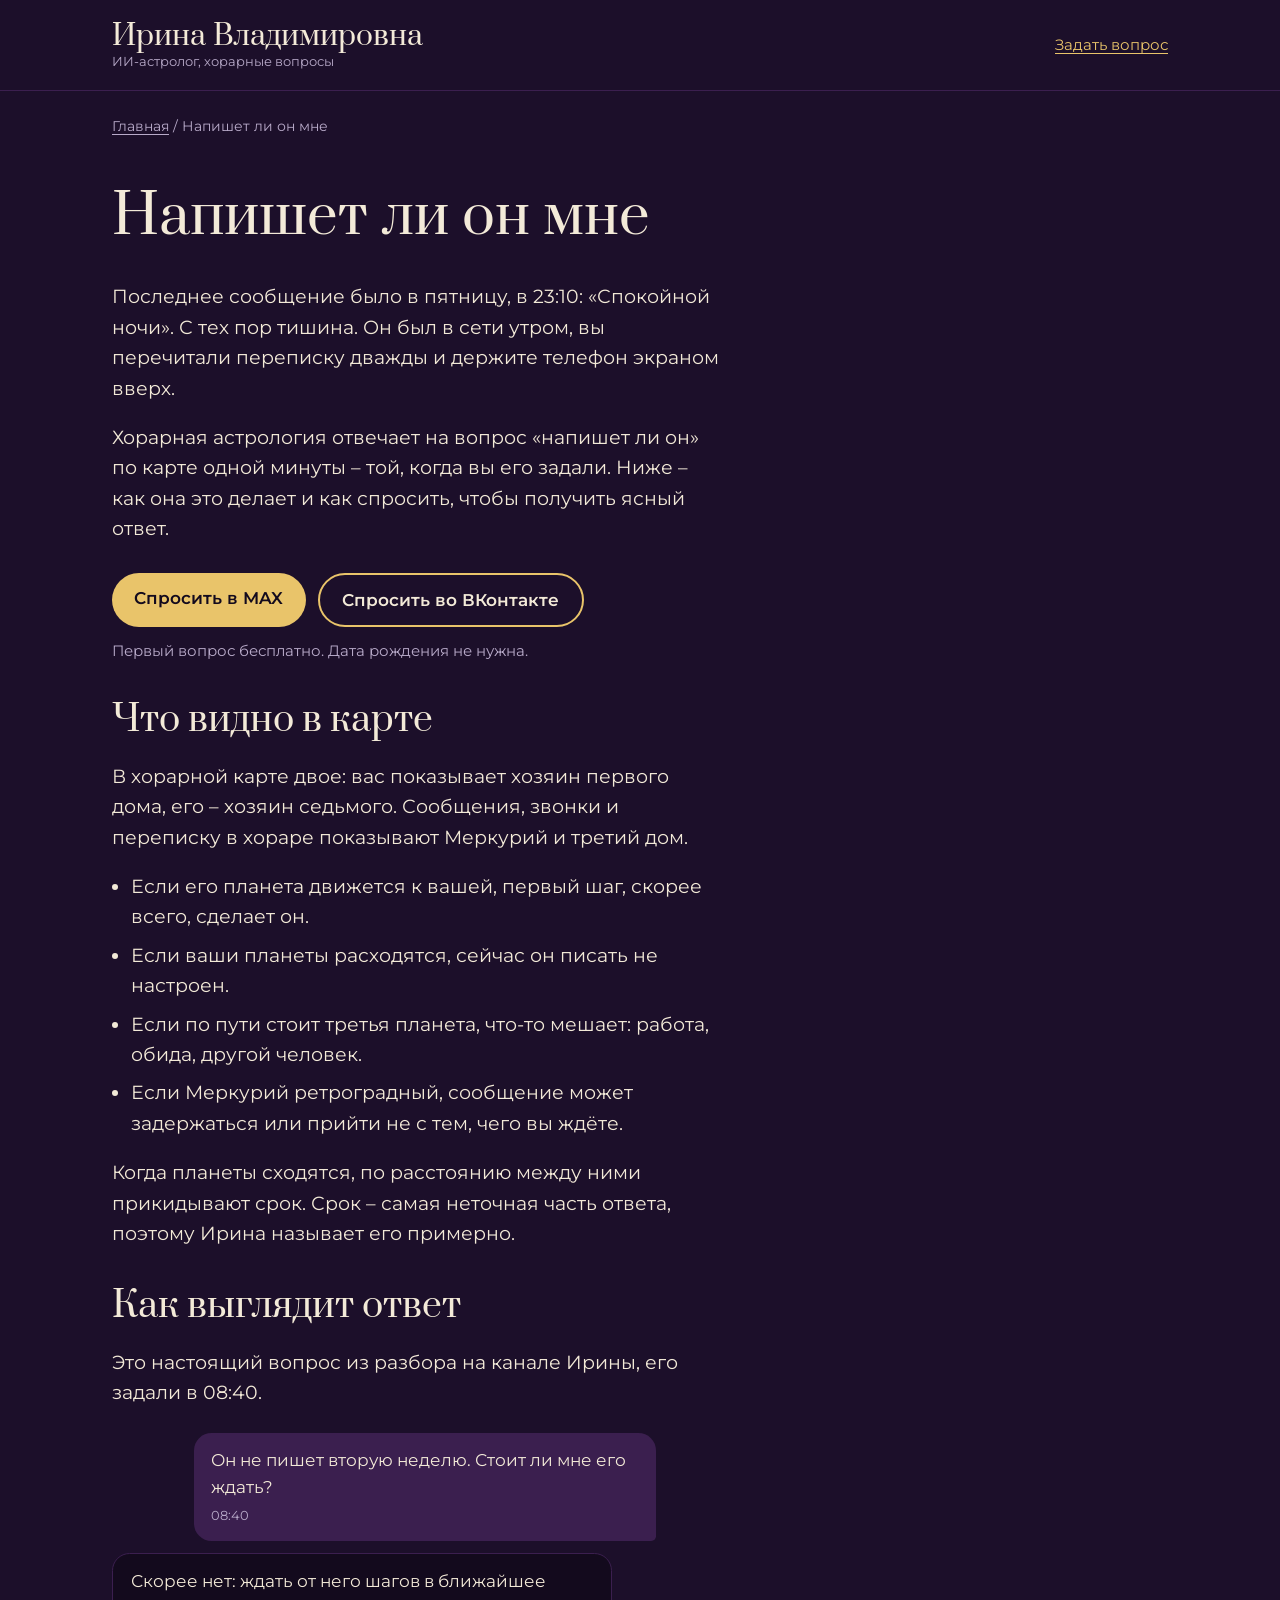
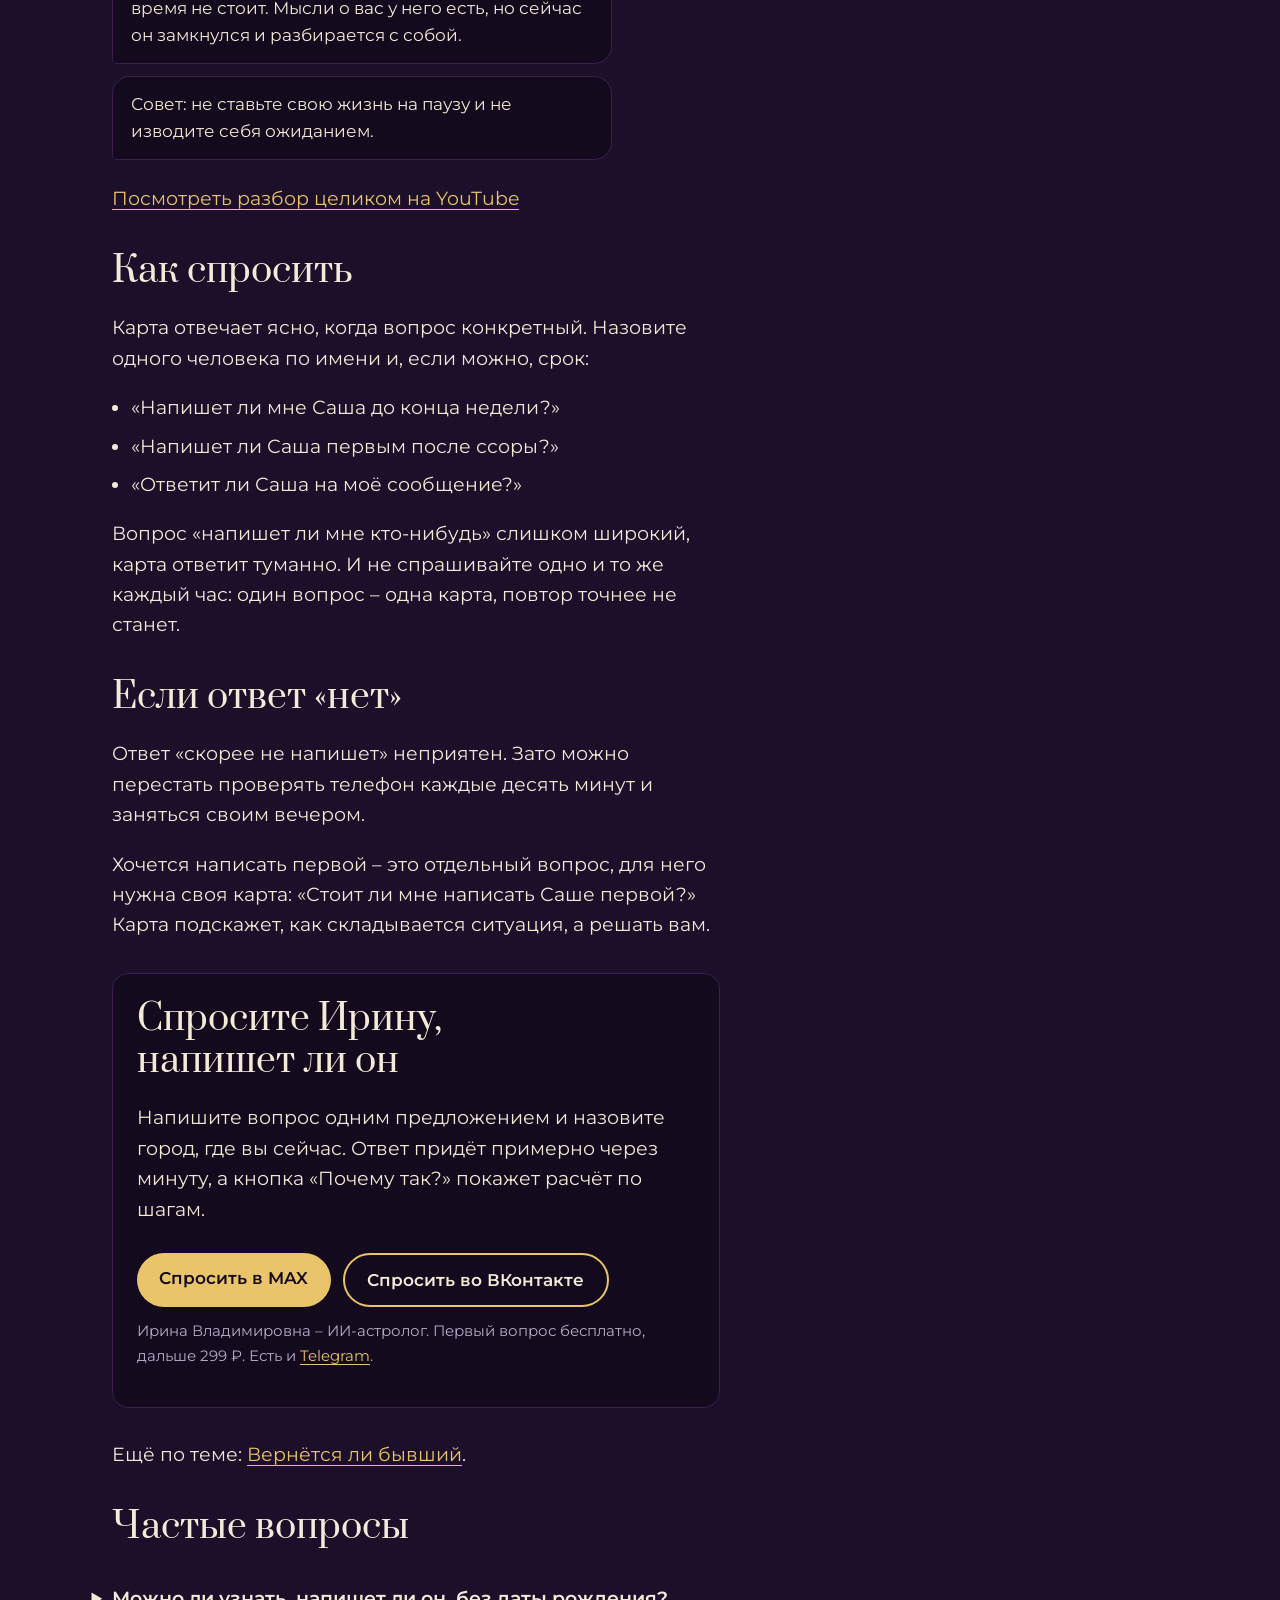
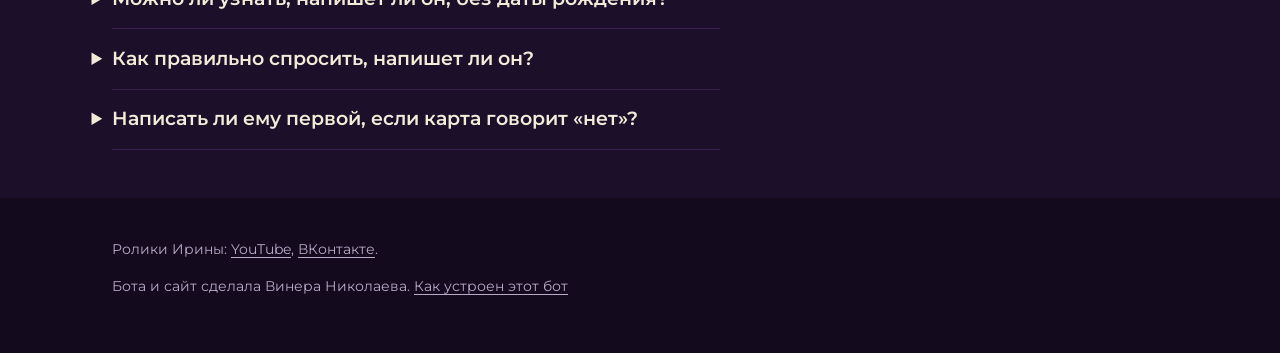
==== napishet-li-on.html @ afadea8d "Статья: Напишет ли он мне" ====
<!doctype html>
<html lang="ru">
<head>
<meta charset="utf-8">
<meta name="viewport" content="width=device-width, initial-scale=1">
<title>Напишет ли он мне: ответ по хорарной карте – Ирина Владимировна</title>
<meta name="description" content="Напишет ли он мне первым – что показывает хорарная карта, как задать вопрос и что делать, пока он молчит. Спросите ИИ-астролога Ирину, первый вопрос бесплатно.">
<meta property="og:title" content="Напишет ли он мне: что показывает хорарная карта">
<meta property="og:description" content="Как хорар отвечает на вопрос «напишет ли он» и как спросить, чтобы ответ был ясным.">
<meta property="og:image" content="https://irina-horar.ru/assets/irina.jpg">
<meta property="og:type" content="article">
<link rel="preconnect" href="https://fonts.googleapis.com">
<link rel="preconnect" href="https://fonts.gstatic.com" crossorigin>
<link href="https://fonts.googleapis.com/css2?family=Montserrat:wght@400;600&family=Prata&display=swap" rel="stylesheet">
<link rel="stylesheet" href="style.css">
<script type="application/ld+json">
{
  "@context": "https://schema.org",
  "@type": "FAQPage",
  "mainEntity": [
    {"@type": "Question", "name": "Можно ли узнать, напишет ли он, без даты рождения?", "acceptedAnswer": {"@type": "Answer", "text": "Да. Хорарная карта строится на минуту, когда задан вопрос, и на город, где вы сейчас. Дата рождения не нужна ни вам, ни ему."}},
    {"@type": "Question", "name": "Как правильно спросить, напишет ли он?", "acceptedAnswer": {"@type": "Answer", "text": "Про одного человека, с именем и сроком: «Напишет ли мне Саша до конца недели?» или «Напишет ли Саша первым после ссоры?»"}},
    {"@type": "Question", "name": "Написать ли ему первой, если карта говорит «нет»?", "acceptedAnswer": {"@type": "Answer", "text": "Это отдельный вопрос, и для него нужна своя карта: «Стоит ли мне написать Саше первой?» Решение всё равно остаётся за вами."}}
  ]
}
</script>
</head>
<body>

<header class="top">
  <div class="wrap">
    <a class="brand" href="./">Ирина Владимировна<small>ИИ-астролог, хорарные вопросы</small></a>
    <a class="top-ask" href="https://max.ru/se14884156_bot?start=site_napishet">Задать вопрос</a>
  </div>
</header>

<main class="wrap">
  <p class="crumbs"><a href="./">Главная</a> / Напишет ли он мне</p>

  <article class="article text">
    <h1>Напишет ли он мне</h1>
    <p>Последнее сообщение было в пятницу, в 23:10: «Спокойной ночи». С тех пор тишина. Он был в сети утром, вы перечитали переписку дважды и держите телефон экраном вверх.</p>
    <p>Хорарная астрология отвечает на вопрос «напишет ли он» по карте одной минуты – той, когда вы его задали. Ниже – как она это делает и как спросить, чтобы получить ясный ответ.</p>

    <div class="ask">
      <a class="btn btn-main" href="https://max.ru/se14884156_bot?start=site_napishet">Спросить в MAX</a>
      <a class="btn btn-alt" href="https://vk.me/irina_horar?ref=site_napishet">Спросить во ВКонтакте</a>
    </div>
    <p class="ask-note">Первый вопрос бесплатно. Дата рождения не нужна.</p>

    <h2>Что видно в карте</h2>
    <p>В хорарной карте двое: вас показывает хозяин первого дома, его – хозяин седьмого. Сообщения, звонки и переписку в хораре показывают Меркурий и третий дом.</p>
    <ul>
      <li>Если его планета движется к вашей, первый шаг, скорее всего, сделает он.</li>
      <li>Если ваши планеты расходятся, сейчас он писать не настроен.</li>
      <li>Если по пути стоит третья планета, что-то мешает: работа, обида, другой человек.</li>
      <li>Если Меркурий ретроградный, сообщение может задержаться или прийти не с тем, чего вы ждёте.</li>
    </ul>
    <p>Когда планеты сходятся, по расстоянию между ними прикидывают срок. Срок – самая неточная часть ответа, поэтому Ирина называет его примерно.</p>

    <h2>Как выглядит ответ</h2>
    <p>Это настоящий вопрос из разбора на канале Ирины, его задали в 08:40.</p>
    <div class="chat">
      <div class="msg msg-me">Он не пишет вторую неделю. Стоит ли мне его ждать?<span class="msg-time">08:40</span></div>
      <div class="msg msg-irina">Скорее нет: ждать от него шагов в ближайшее время не стоит. Мысли о вас у него есть, но сейчас он замкнулся и разбирается с собой.</div>
      <div class="msg msg-irina">Совет: не ставьте свою жизнь на паузу и не изводите себя ожиданием.</div>
    </div>
    <p><a href="https://youtu.be/yRlYUK6t4IQ">Посмотреть разбор целиком на YouTube</a></p>

    <h2>Как спросить</h2>
    <p>Карта отвечает ясно, когда вопрос конкретный. Назовите одного человека по имени и, если можно, срок:</p>
    <ul>
      <li>«Напишет ли мне Саша до конца недели?»</li>
      <li>«Напишет ли Саша первым после ссоры?»</li>
      <li>«Ответит ли Саша на моё сообщение?»</li>
    </ul>
    <p>Вопрос «напишет ли мне кто-нибудь» слишком широкий, карта ответит туманно. И не спрашивайте одно и то же каждый час: один вопрос – одна карта, повтор точнее не станет.</p>

    <h2>Если ответ «нет»</h2>
    <p>Ответ «скорее не напишет» неприятен. Зато можно перестать проверять телефон каждые десять минут и заняться своим вечером.</p>
    <p>Хочется написать первой – это отдельный вопрос, для него нужна своя карта: «Стоит ли мне написать Саше первой?» Карта подскажет, как складывается ситуация, а решать вам.</p>

    <div class="callout">
      <h2>Спросите Ирину, напишет ли он</h2>
      <p>Напишите вопрос одним предложением и назовите город, где вы сейчас. Ответ придёт примерно через минуту, а кнопка «Почему так?» покажет расчёт по шагам.</p>
      <div class="ask">
        <a class="btn btn-main" href="https://max.ru/se14884156_bot?start=site_napishet">Спросить в MAX</a>
        <a class="btn btn-alt" href="https://vk.me/irina_horar?ref=site_napishet">Спросить во ВКонтакте</a>
      </div>
      <p class="ask-note">Ирина Владимировна – ИИ-астролог. Первый вопрос бесплатно, дальше 299 ₽. Есть и <a href="https://t.me/moy_horar_bot?start=site_napishet">Telegram</a>.</p>
    </div>

    <p>Ещё по теме: <a href="vernetsya-li-byvshiy.html">Вернётся ли бывший</a>.</p>

    <section class="faq">
      <h2>Частые вопросы</h2>
      <details><summary>Можно ли узнать, напишет ли он, без даты рождения?</summary><p>Да. Хорарная карта строится на минуту, когда задан вопрос, и на город, где вы сейчас. Дата рождения не нужна ни вам, ни ему.</p></details>
      <details><summary>Как правильно спросить, напишет ли он?</summary><p>Про одного человека, с именем и сроком: «Напишет ли мне Саша до конца недели?» или «Напишет ли Саша первым после ссоры?»</p></details>
      <details><summary>Написать ли ему первой, если карта говорит «нет»?</summary><p>Это отдельный вопрос, и для него нужна своя карта: «Стоит ли мне написать Саше первой?» Решение всё равно остаётся за вами.</p></details>
    </section>
  </article>
</main>

<footer class="foot">
  <div class="wrap">
    <p>Ролики Ирины: <a href="https://www.youtube.com/@irina_horar">YouTube</a>, <a href="https://vk.ru/irina_horar">ВКонтакте</a>.</p>
    <p>Бота и сайт сделала Винера Николаева. <a href="https://t.me/GrafVinya">Как устроен этот бот</a></p>
  </div>
</footer>

</body>
</html>
---- style.css ----
/* Сайт Ирины Владимировны – ИИ-астролога. Цвета взяты с обложек Ирины */
:root {
  --night: #1c0f2a;      /* фон, как на обложках */
  --night-deep: #130a1d; /* подвал и плашки */
  --plum: #3b1f4f;       /* линии карты, рамки */
  --moon: #f3ead8;       /* основной текст */
  --mist: #b8aac9;       /* второстепенный текст */
  --gold: #e9c46a;       /* время вопроса, кнопки */
  --measure: 38rem;
}

* { box-sizing: border-box; }

html { -webkit-text-size-adjust: 100%; }

body {
  margin: 0;
  background: var(--night);
  color: var(--moon);
  font-family: "Montserrat", system-ui, sans-serif;
  font-size: 1.1875rem; /* 19px – зрители Ирины в основном 55+ */
  line-height: 1.6;
}

img { max-width: 100%; display: block; }

a { color: var(--gold); text-underline-offset: 0.2em; }

a:focus-visible, button:focus-visible {
  outline: 3px solid var(--gold);
  outline-offset: 3px;
}

h1, h2, h3 {
  font-family: "Prata", Georgia, serif;
  font-weight: 400;
  line-height: 1.2;
  margin: 0 0 0.6em;
  hyphens: none;
  overflow-wrap: normal;
  word-break: keep-all;
  text-wrap: balance;
}

h1 { font-size: clamp(2.1rem, 6.4vw, 3.4rem); }
h2 { font-size: clamp(1.6rem, 4.4vw, 2.2rem); }
h3 { font-size: 1.3rem; }

p { margin: 0 0 1em; }

.wrap {
  width: 100%;
  max-width: 68rem;
  margin: 0 auto;
  padding: 0 1rem;
}

.text { max-width: var(--measure); }

/* Шапка: имя Ирины – крупно */
.top {
  padding: 1.25rem 0;
  border-bottom: 1px solid var(--plum);
}
.top .wrap {
  display: flex;
  align-items: center;
  justify-content: space-between;
  gap: 1rem;
}
.brand {
  font-family: "Prata", Georgia, serif;
  font-size: clamp(1.35rem, 4.2vw, 1.75rem);
  color: var(--moon);
  text-decoration: none;
  line-height: 1.15;
}
.brand small {
  display: block;
  font-family: "Montserrat", sans-serif;
  font-size: 0.8rem;
  color: var(--mist);
  margin-top: 0.2rem;
}
.top-ask {
  font-size: 0.95rem;
  white-space: nowrap;
}

/* Первый экран: минута вопроса и карта */
.hero { padding: 3rem 0 3.5rem; }
.hero-grid {
  display: grid;
  grid-template-columns: 1.1fr 0.9fr;
  gap: 2.5rem;
  align-items: center;
}
.hero-lead { font-size: 1.25rem; color: var(--moon); max-width: 34rem; }

.minute {
  position: relative;
  aspect-ratio: 1;
  max-width: 26rem;
  width: 100%;
  margin-left: auto;
}
.minute svg { width: 100%; height: 100%; }
.minute-time {
  position: absolute;
  inset: 0;
  display: grid;
  place-content: center;
  text-align: center;
}
.minute-time b {
  font-family: "Prata", Georgia, serif;
  font-weight: 400;
  font-size: clamp(3.4rem, 12vw, 5.2rem);
  color: var(--gold);
  line-height: 1;
}
.minute-time span {
  font-size: 0.9rem;
  color: var(--mist);
  margin-top: 0.5rem;
}
.signed {
  display: flex;
  gap: 0.9rem;
  align-items: center;
  max-width: 34rem;
}
.signed img {
  width: 64px;
  height: 64px;
  border-radius: 50%;
  border: 2px solid var(--gold);
  flex: none;
}
.signed p { margin: 0; font-size: 1rem; }
.wheel { transform-origin: 50% 50%; animation: settle 2.4s ease-out both; }
@keyframes settle {
  from { transform: rotate(-30deg); opacity: 0; }
  to { transform: rotate(0); opacity: 1; }
}
@media (prefers-reduced-motion: reduce) {
  .wheel { animation: none; }
}

/* Кнопки мессенджеров */
.ask {
  display: flex;
  flex-wrap: wrap;
  gap: 0.75rem;
  margin: 1.75rem 0 0.75rem;
}
.btn {
  display: inline-block;
  padding: 0.95rem 1.4rem;
  border-radius: 999px;
  font-weight: 600;
  font-size: 1.05rem;
  text-decoration: none;
  line-height: 1.2;
}
.btn-main { background: var(--gold); color: var(--night-deep); }
.btn-main:hover { background: #f1d48a; }
.btn-alt { border: 2px solid var(--gold); color: var(--moon); }
.btn-alt:hover { background: var(--plum); }
.ask-note { font-size: 0.95rem; color: var(--mist); }

/* Разделы */
.block { padding: 3.5rem 0; border-top: 1px solid var(--plum); }

.steps {
  list-style: none;
  padding: 0;
  margin: 1.5rem 0 0;
  display: grid;
  grid-template-columns: repeat(3, 1fr);
  gap: 2rem;
  counter-reset: step;
}
.steps li { counter-increment: step; }
.steps li::before {
  content: counter(step);
  display: block;
  font-family: "Prata", Georgia, serif;
  font-size: 2.6rem;
  color: var(--gold);
  line-height: 1;
  margin-bottom: 0.6rem;
}

/* Пример ответа – как переписка */
.chat {
  max-width: 34rem;
  margin: 1.5rem 0;
  display: grid;
  gap: 0.75rem;
}
.msg {
  padding: 0.9rem 1.1rem;
  border-radius: 1.1rem;
  font-size: 1.05rem;
}
.msg-me {
  justify-self: end;
  background: var(--plum);
  border-bottom-right-radius: 0.3rem;
  max-width: 85%;
}
.msg-irina {
  background: var(--night-deep);
  border: 1px solid var(--plum);
  border-bottom-left-radius: 0.3rem;
  max-width: 92%;
}
.msg-time { display: block; font-size: 0.8rem; color: var(--mist); margin-top: 0.3rem; }

/* Список вопросов */
.questions {
  list-style: none;
  padding: 0;
  margin: 1.5rem 0 0;
  max-width: var(--measure);
}
.questions li { border-bottom: 1px solid var(--plum); }
.questions a {
  display: flex;
  justify-content: space-between;
  gap: 1rem;
  padding: 1rem 0;
  color: var(--moon);
  text-decoration: none;
  font-family: "Prata", Georgia, serif;
  font-size: 1.3rem;
}
.questions a:hover { color: var(--gold); }
.questions .soon { color: var(--mist); font-family: "Montserrat", sans-serif; font-size: 0.9rem; align-self: center; }
.questions span.q { padding: 1rem 0; display: flex; justify-content: space-between; gap: 1rem; font-family: "Prata", Georgia, serif; font-size: 1.3rem; color: var(--mist); }

/* Цены */
.prices {
  display: grid;
  grid-template-columns: repeat(3, minmax(0, 1fr));
  gap: 1.5rem;
  margin-top: 1.5rem;
  max-width: 52rem;
}
.price { border-left: 2px solid var(--gold); padding-left: 1rem; }
.price b { display: block; font-family: "Prata", Georgia, serif; font-weight: 400; font-size: 2rem; color: var(--gold); line-height: 1.1; }

/* Ирина */
.about {
  display: grid;
  grid-template-columns: 14rem 1fr;
  gap: 2rem;
  align-items: start;
}
.about img { border-radius: 50%; border: 2px solid var(--plum); }

/* Вопросы и ответы */
.faq details {
  max-width: var(--measure);
  border-bottom: 1px solid var(--plum);
  padding: 0.9rem 0;
}
.faq summary {
  cursor: pointer;
  font-weight: 600;
  list-style-position: outside;
}
.faq details p { margin: 0.75rem 0 0.25rem; color: var(--moon); }

/* Страница одного вопроса */
.crumbs { font-size: 0.9rem; color: var(--mist); padding-top: 1.5rem; }
.crumbs a { color: var(--mist); }
.article { padding: 2rem 0 3rem; }
.article h2 { margin-top: 2.2rem; }
.article ul { padding-left: 1.2rem; }
.article li { margin-bottom: 0.5rem; }
.callout {
  max-width: var(--measure);
  background: var(--night-deep);
  border: 1px solid var(--plum);
  border-radius: 1rem;
  padding: 1.5rem;
  margin: 2rem 0;
}
.callout h2 { margin-top: 0; }

.foot {
  background: var(--night-deep);
  padding: 2.5rem 0;
  font-size: 0.9rem;
  color: var(--mist);
}
.foot a { color: var(--mist); }

@media (max-width: 860px) {
  .hero-grid { grid-template-columns: 1fr; }
  .hero { padding: 2rem 0 2.5rem; }
  .minute { margin: 0 auto; max-width: 16rem; }
  .steps { grid-template-columns: 1fr; gap: 1.5rem; }
  .prices { grid-template-columns: 1fr; }
  .about { grid-template-columns: 1fr; }
  .about img { max-width: 10rem; }
}
@media (max-width: 480px) {
  .top-ask { display: none; }
  .btn { width: 100%; text-align: center; }
}
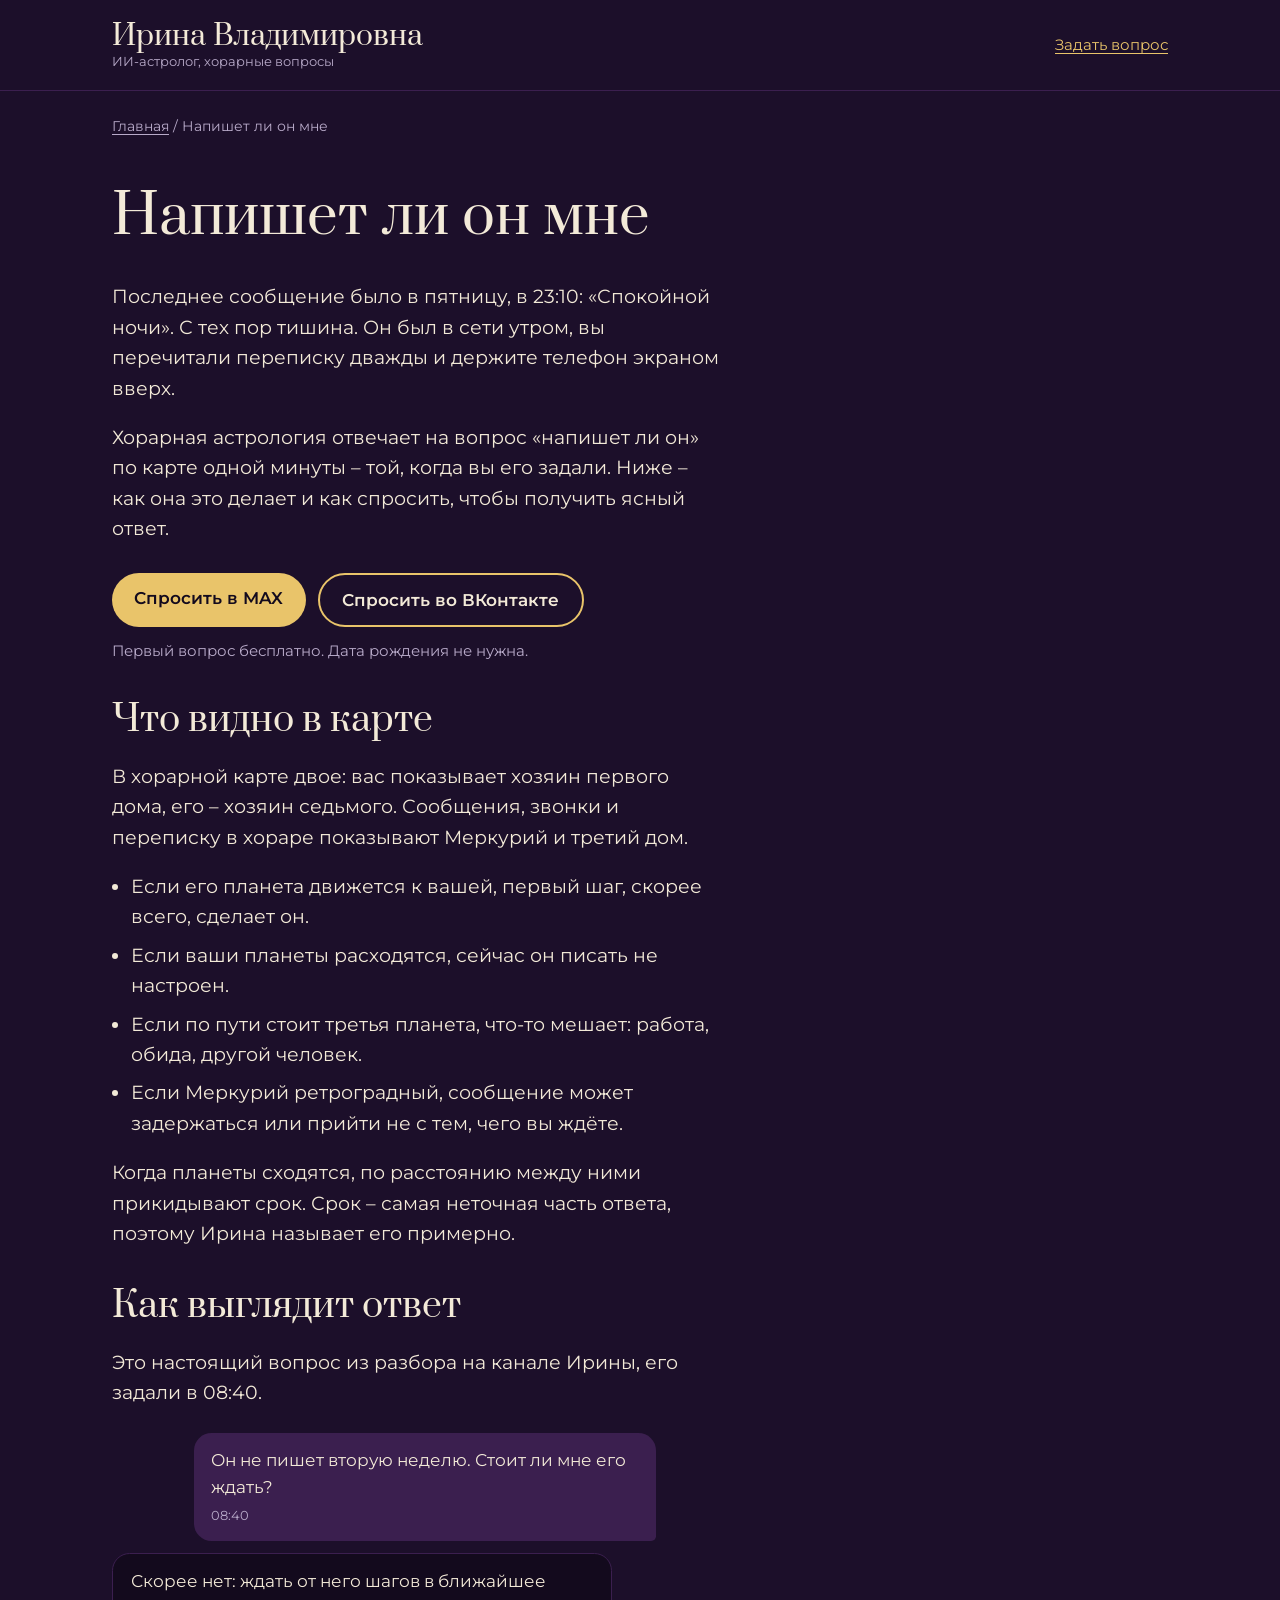
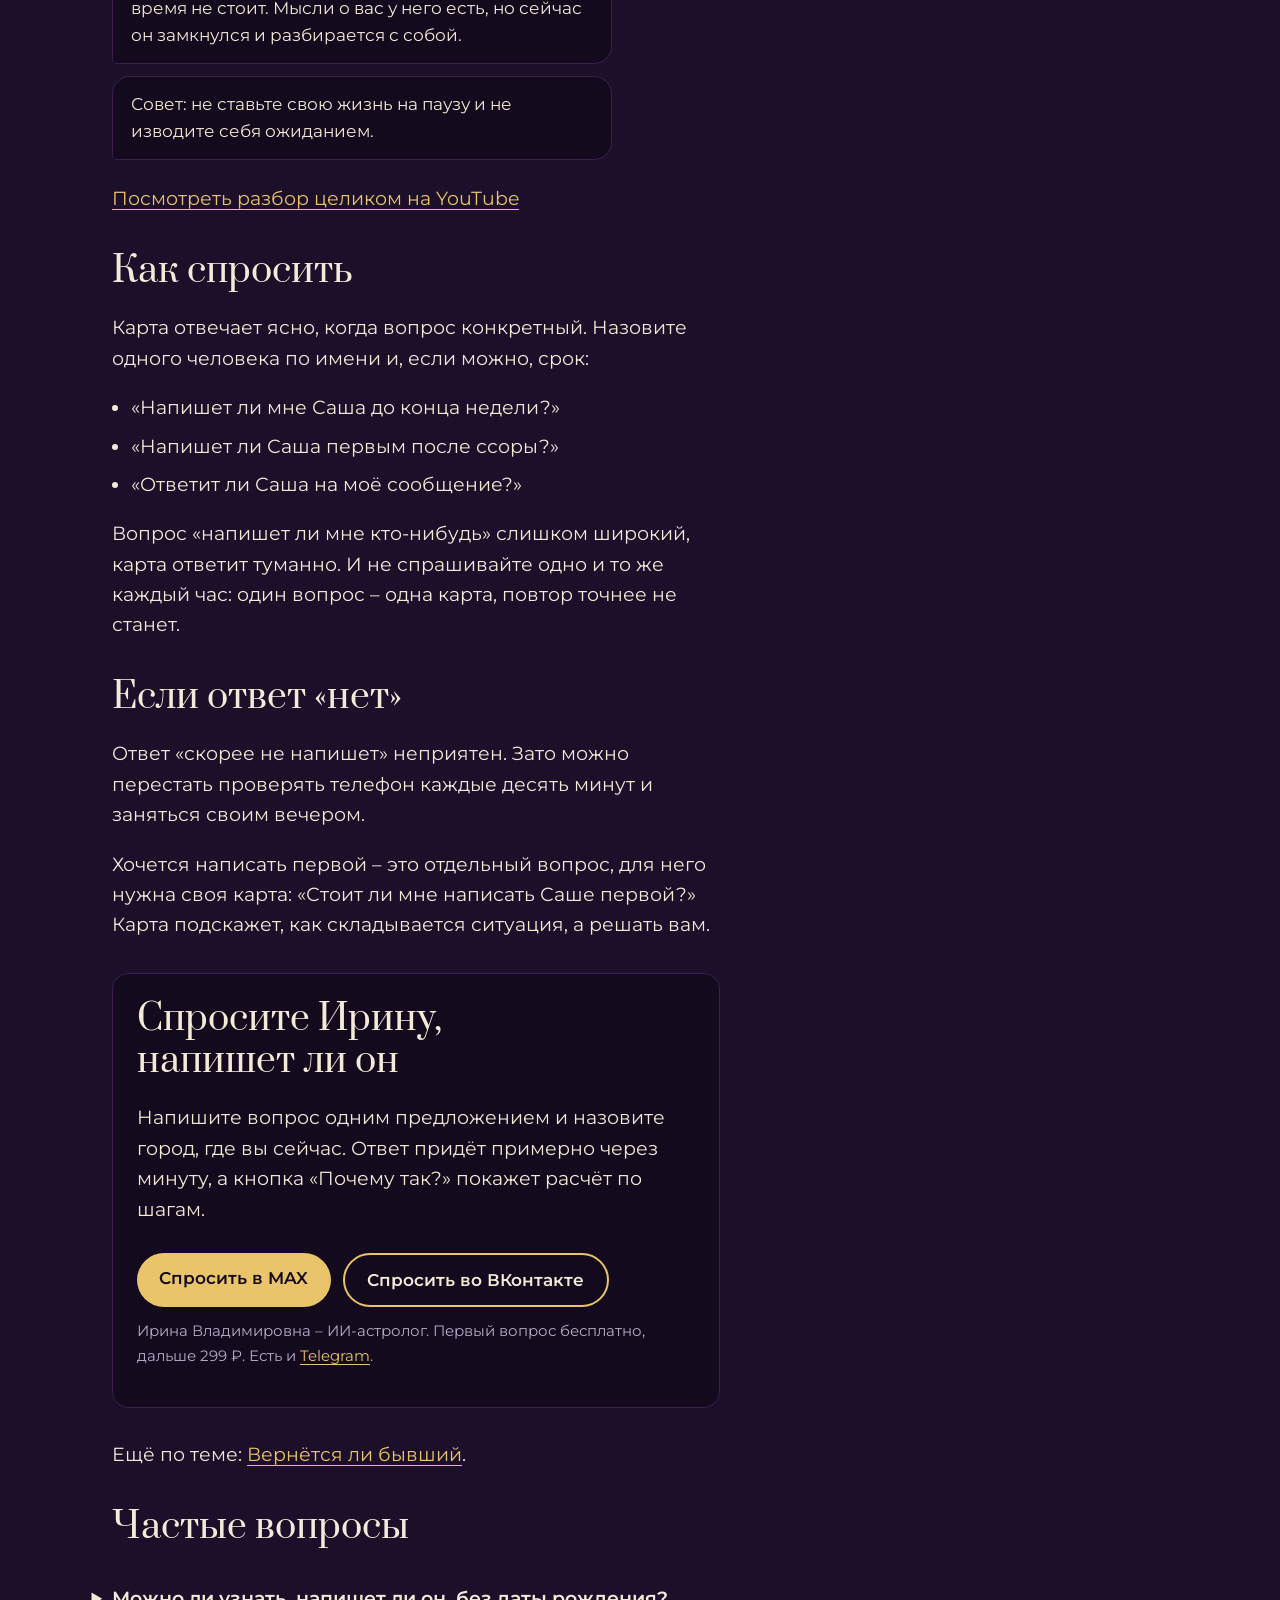
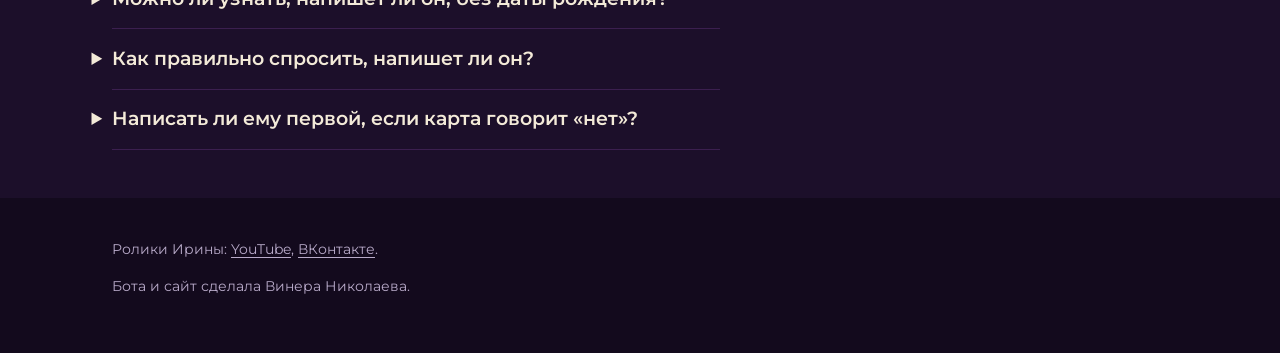
==== commit 1fae4ec8: "Убрана ссылка на канал Графиня Виня в подвале Co-Authored-By: Claude Opus 5.5 <noreply@anthropic.com" ====
--- a/napishet-li-on.html
+++ b/napishet-li-on.html
@@ -104,7 +104,7 @@
 <footer class="foot">
   <div class="wrap">
     <p>Ролики Ирины: <a href="https://www.youtube.com/@irina_horar">YouTube</a>, <a href="https://vk.ru/irina_horar">ВКонтакте</a>.</p>
-    <p>Бота и сайт сделала Винера Николаева. <a href="https://t.me/GrafVinya">Как устроен этот бот</a></p>
+    <p>Бота и сайт сделала Винера Николаева.</p>
   </div>
 </footer>
 
